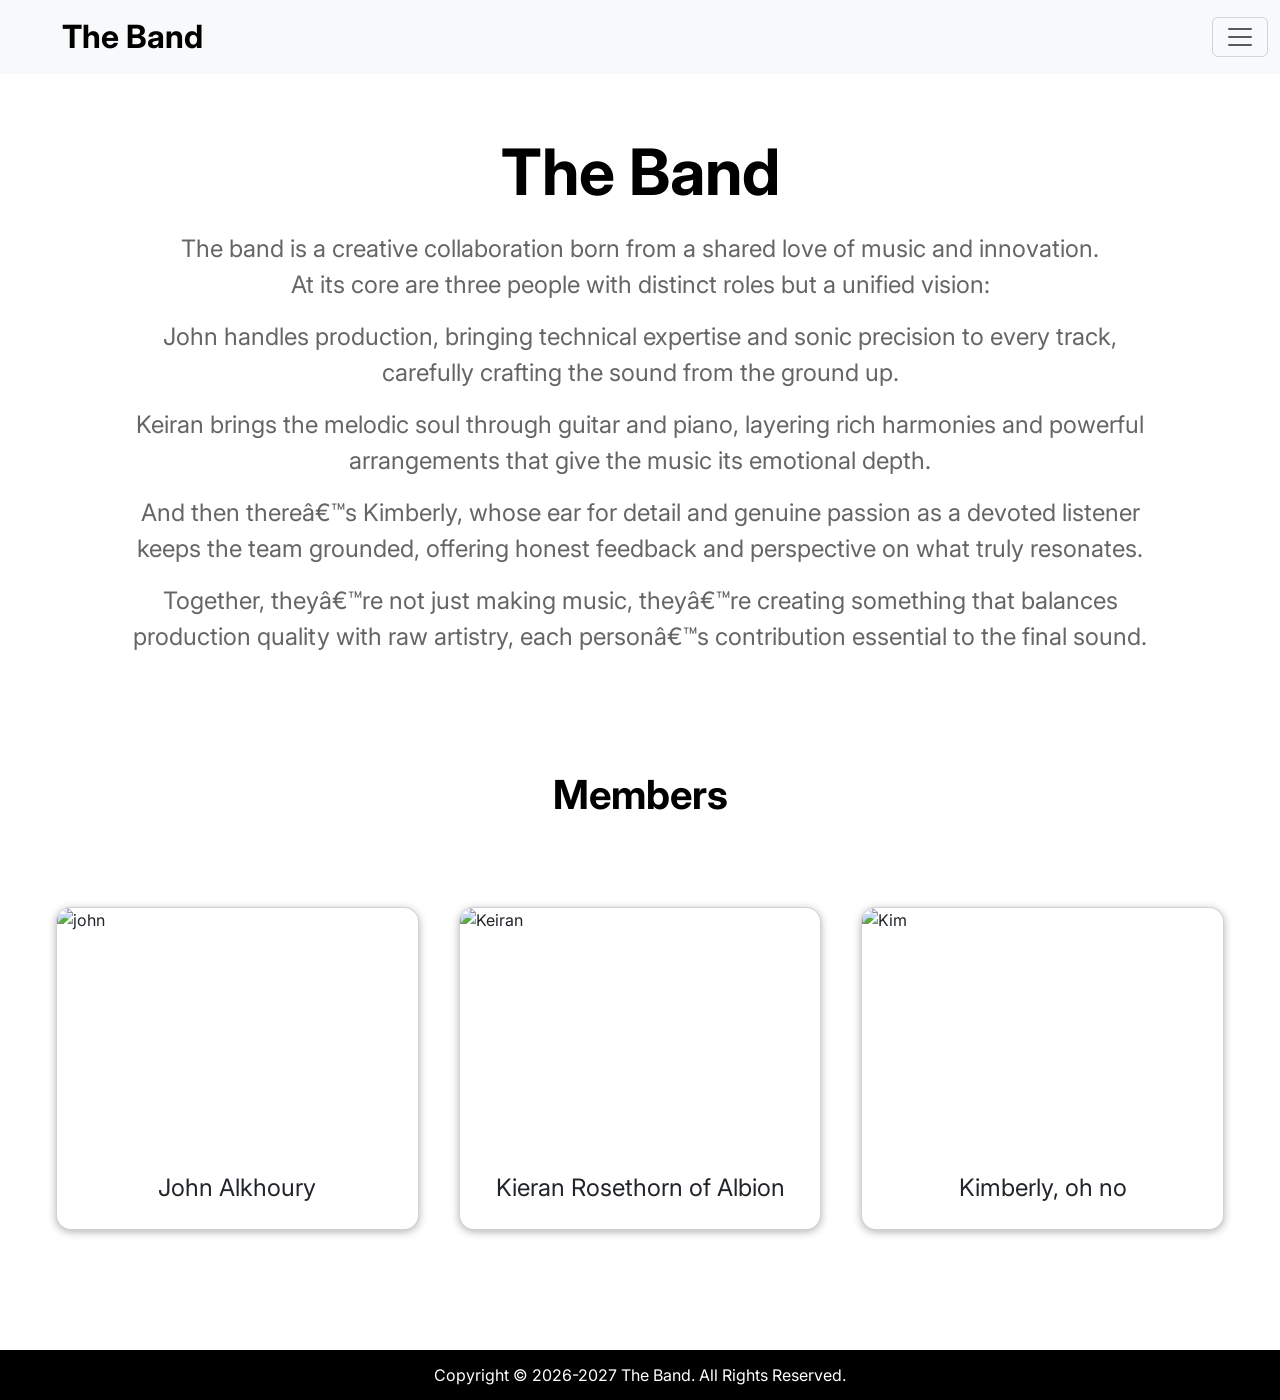
==== index.html @ 57e5c6fb "Update links to use relative paths in index.html" ====
<!DOCTYPE html>

<html lang="en">
    <head>
        <link href="https://cdn.jsdelivr.net/npm/bootstrap@5.3.8/dist/css/bootstrap.min.css" rel="stylesheet" integrity="sha384-sRIl4kxILFvY47J16cr9ZwB07vP4J8+LH7qKQnuqkuIAvNWLzeN8tE5YBujZqJLB" crossorigin="anonymous">
        <script src="https://cdn.jsdelivr.net/npm/bootstrap@5.3.8/dist/js/bootstrap.bundle.min.js" integrity="sha384-FKyoEForCGlyvwx9Hj09JcYn3nv7wiPVlz7YYwJrWVcXK/BmnVDxM+D2scQbITxI" crossorigin="anonymous"></script>
        <script src="./script.js" defer></script>
        <link href="styles.css" rel="stylesheet">
        <link href="home.css" rel="stylesheet">
        <link href="https://fonts.googleapis.com/css2?family=Inter:wght@400;700&display=swap" rel="stylesheet">
        <title>Home page</title>
    </head>
    <body>
        <header>
            <nav class="navbar bg-body-tertiary fixed-top">
                <div class="container-fluid">
                    <a class="navbar-brand" href="/index.html">The Band</a>
                    <button class="navbar-toggler" type="button" data-bs-toggle="offcanvas" data-bs-target="#offcanvasNavbar" aria-controls="offcanvasNavbar" aria-label="Toggle navigation">
                        <span class="navbar-toggler-icon"></span>
                    </button>
                    <div class="offcanvas offcanvas-end" tabindex="-1" id="offcanvasNavbar" aria-labelledby="offcanvasNavbarLabel">
                        <div class="offcanvas-header">
                            <h5 class="offcanvas-title" id="offcanvasNavbarLabel">Menu</h5>
                            <button type="button" class="btn-close" data-bs-dismiss="offcanvas" aria-label="Close"></button>
                        </div>
                        <div class="offcanvas-body">
                            <ul class="navbar-nav justify-content-end flex-grow-1 pe-3">
                                <li class="nav-item">
                                    <a class="nav-link active page" aria-current="page" href="./index.html">Home</a>
                                </li>
                                <li class="nav-item">
                                    <a class="nav-link page" href="./john.html">John</a>
                                </li>
                                <li class="nav-item">
                                    <a class="nav-link page" href="./kieran.html">Kieran</a>
                                </li>
                                <li class="nav-item">
                                    <a class="nav-link page" href="./kimberly.html">Kim</a>
                                </li>
                            </ul>
                        </div>
                    </div>
                </div>
            </nav>
        </header>

        <section class="section-1">
            <div class="text">
                <h1>The Band</h1>
                <p>
                    The band is a creative collaboration born from a shared love of music and innovation.<br>
                    At its core are three people with distinct roles but a unified vision:
                </p>
                <p>
                    John handles production, bringing technical expertise and sonic precision to every track,<br>
                    carefully crafting the sound from the ground up.
                </p>
                <p>
                    Keiran brings the melodic soul through guitar and piano,
                    layering rich harmonies and powerful arrangements that give the music its emotional depth.
                </p>
                <p>
                    And then there’s Kimberly, whose ear for detail and genuine passion as a devoted listener keeps the team grounded,
                    offering honest feedback and perspective on what truly resonates.
                </p>
                <p>
                    Together, they’re not just making music, they’re creating something that balances production quality with raw artistry,
                    each person’s contribution essential to the final sound.
                </p>
            </div>
        </section>

        <section class="section-2">
            <h1>Members</h1>
            <div class="cards-container">
                <a href="./john.html">
                    <div class="card">
                        <img width="362.67px" height="240px" src="/images/john-small.png" alt="john">
                        <p>John Alkhoury</p>
                    </div>
                </a>
                <a href="./kieran.html">
                    <div class="card">
                        <img width="362.67px" height="240px" src="/images/kieran-small.png" alt="Keiran">
                        <p>Kieran Rosethorn of Albion</p>
                    </div>
                </a>
                <a href="./kimberly.html">
                    <div class="card">
                        <img width="362.67px" height="240px" src="/images/kimberly-small.png" alt="Kim">
                        <p>Kimberly, oh no</p>
                    </div>
                </a>
            </div>
        </section>
        <footer>
            <p>Copyright &copy; 2026-2027 The Band. All Rights Reserved.</p>
        </footer>
    </body>
</html>
---- styles.css ----
body{
    font-family: 'Inter', sans-serif;
    color: black;
    padding-top: 74px;
}

/* Header */
.navbar-brand{
    font-weight: 700;
    font-size: 24pt;
    margin-left: 50px;
}
.offcanvas-title{
    font-weight: bold;
    font-size: 24pt;
}
.offcanvas-body{
    text-align: center;
}
.page{
    font-size: 16pt;
}

/* footer */
footer{
    display: flex;
    align-items: center;
    justify-content: center;
    height: 50px;
    background-color: black;
}
footer p{
    font-size: clamp(12px, 2vw, 16px);
    color:white;
    padding: 0;
    margin: 0;
}
---- home.css ----
/* First section - the introduction */
.section-1{
    display: flex;
    justify-content: center;
    align-items: center;
}
.text{
    padding: 20px;
    text-align: center;
    width: 1100px;
}
.section-1 h1{
    font-weight: bold;
    margin-top: 40px;
    margin-bottom: 20px;
    font-size: 64px;
}
.section-1 p{
    font-size: 24px;
    opacity: 60%;
}

/* Second section - the members */
.section-2{
    display: flex;
    margin-top: 80px;
    margin-bottom: 120px;
    flex-direction: column;
    justify-content: center;
    align-items: center;
    gap: 80px;
}
.section-2 h1{
    font-weight: bold;
}
.cards-container{
    display: flex;
    justify-content: center;
    align-items: center;
    flex-wrap: wrap;
    gap: 40px;
}
.cards-container a{
    text-decoration: none;
    color: inherit;
}
.card{
    width: 362.67px;
    height: 323px;
    overflow: hidden;
    border-radius: 15px;
    box-shadow: 0 2px 8px rgba(0,0,0,0.30);
    display: flex;
    flex-direction: column;
    transition: box-shadow 0.3s ease;
}
.card:hover {
  box-shadow: 0 0 20px 6px rgba(100, 116, 139, 0.6);
}
.card img {
    width: 100%;
    object-fit: cover;
}
.card p{
    font-size: 24px;
    flex: 1;
    display: flex;
    align-items: center;
    justify-content: center;
    margin: 0;
}
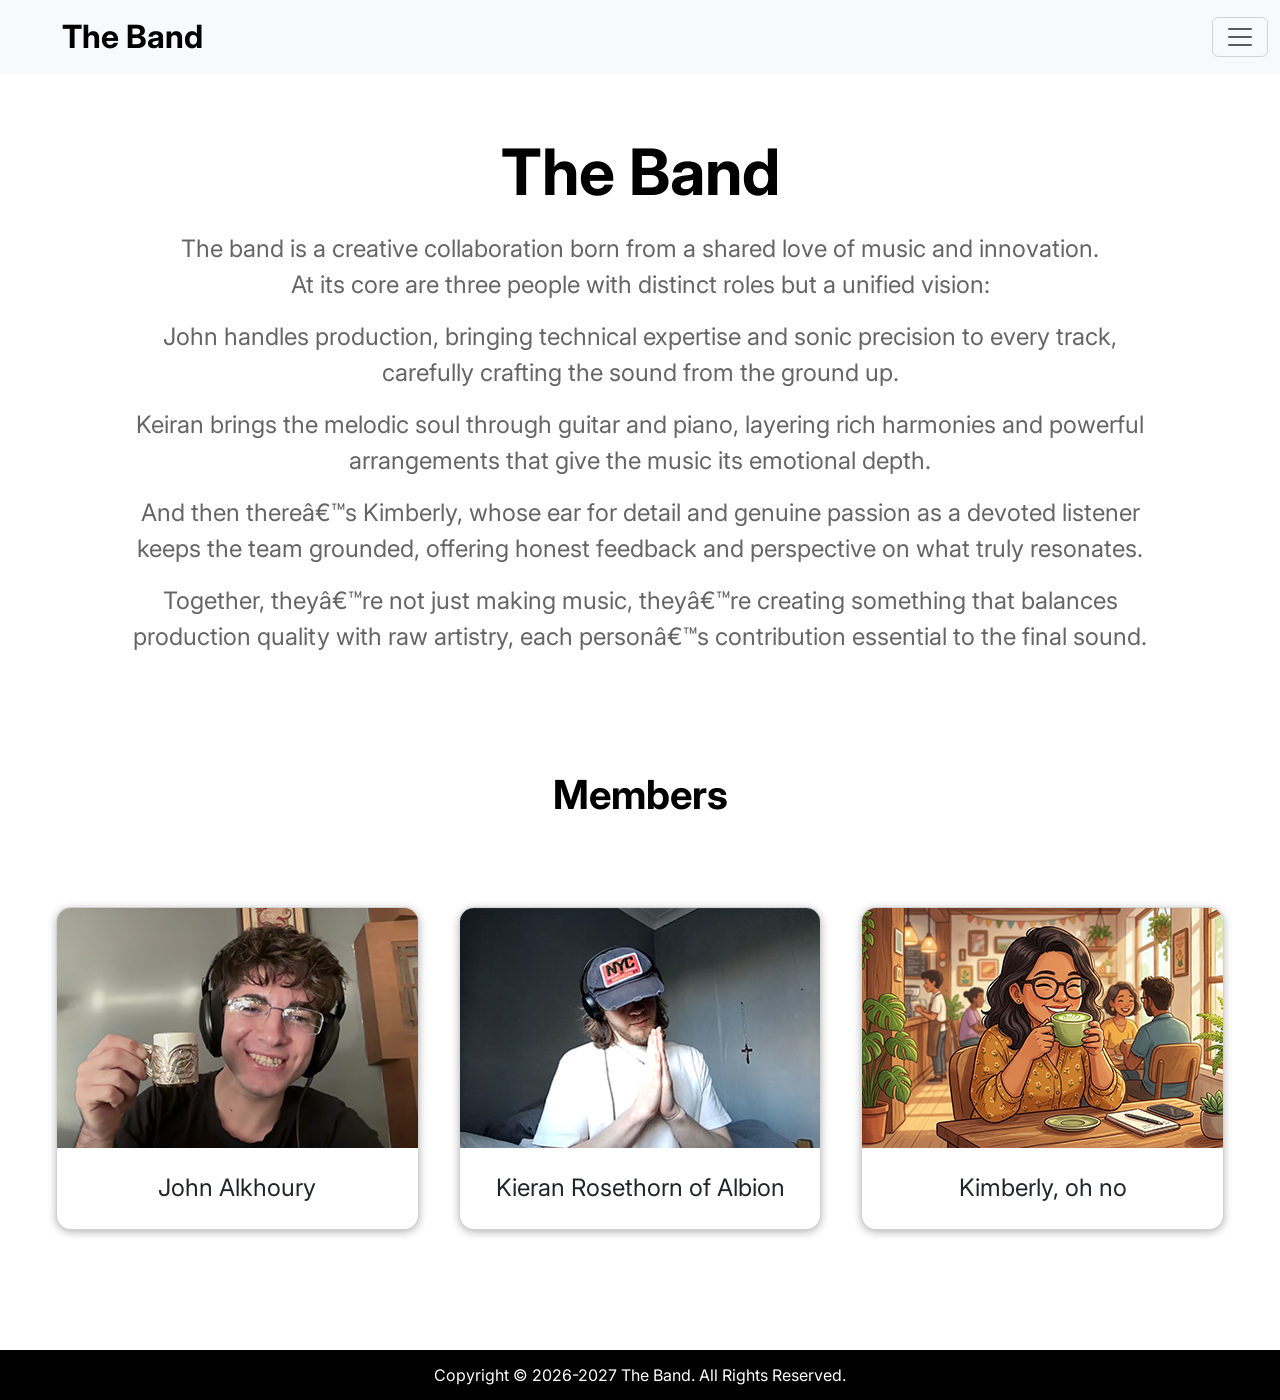
==== commit 7afff8f2: "Update index.html" ====
--- a/index.html
+++ b/index.html
@@ -14,7 +14,7 @@
         <header>
             <nav class="navbar bg-body-tertiary fixed-top">
                 <div class="container-fluid">
-                    <a class="navbar-brand" href="/index.html">The Band</a>
+                    <a class="navbar-brand" href="./index.html">The Band</a>
                     <button class="navbar-toggler" type="button" data-bs-toggle="offcanvas" data-bs-target="#offcanvasNavbar" aria-controls="offcanvasNavbar" aria-label="Toggle navigation">
                         <span class="navbar-toggler-icon"></span>
                     </button>
@@ -75,19 +75,19 @@
             <div class="cards-container">
                 <a href="./john.html">
                     <div class="card">
-                        <img width="362.67px" height="240px" src="/images/john-small.png" alt="john">
+                        <img width="362.67px" height="240px" src="./images/john-small.png" alt="john">
                         <p>John Alkhoury</p>
                     </div>
                 </a>
                 <a href="./kieran.html">
                     <div class="card">
-                        <img width="362.67px" height="240px" src="/images/kieran-small.png" alt="Keiran">
+                        <img width="362.67px" height="240px" src="./images/kieran-small.png" alt="Keiran">
                         <p>Kieran Rosethorn of Albion</p>
                     </div>
                 </a>
                 <a href="./kimberly.html">
                     <div class="card">
-                        <img width="362.67px" height="240px" src="/images/kimberly-small.png" alt="Kim">
+                        <img width="362.67px" height="240px" src="./images/kimberly-small.png" alt="Kim">
                         <p>Kimberly, oh no</p>
                     </div>
                 </a>
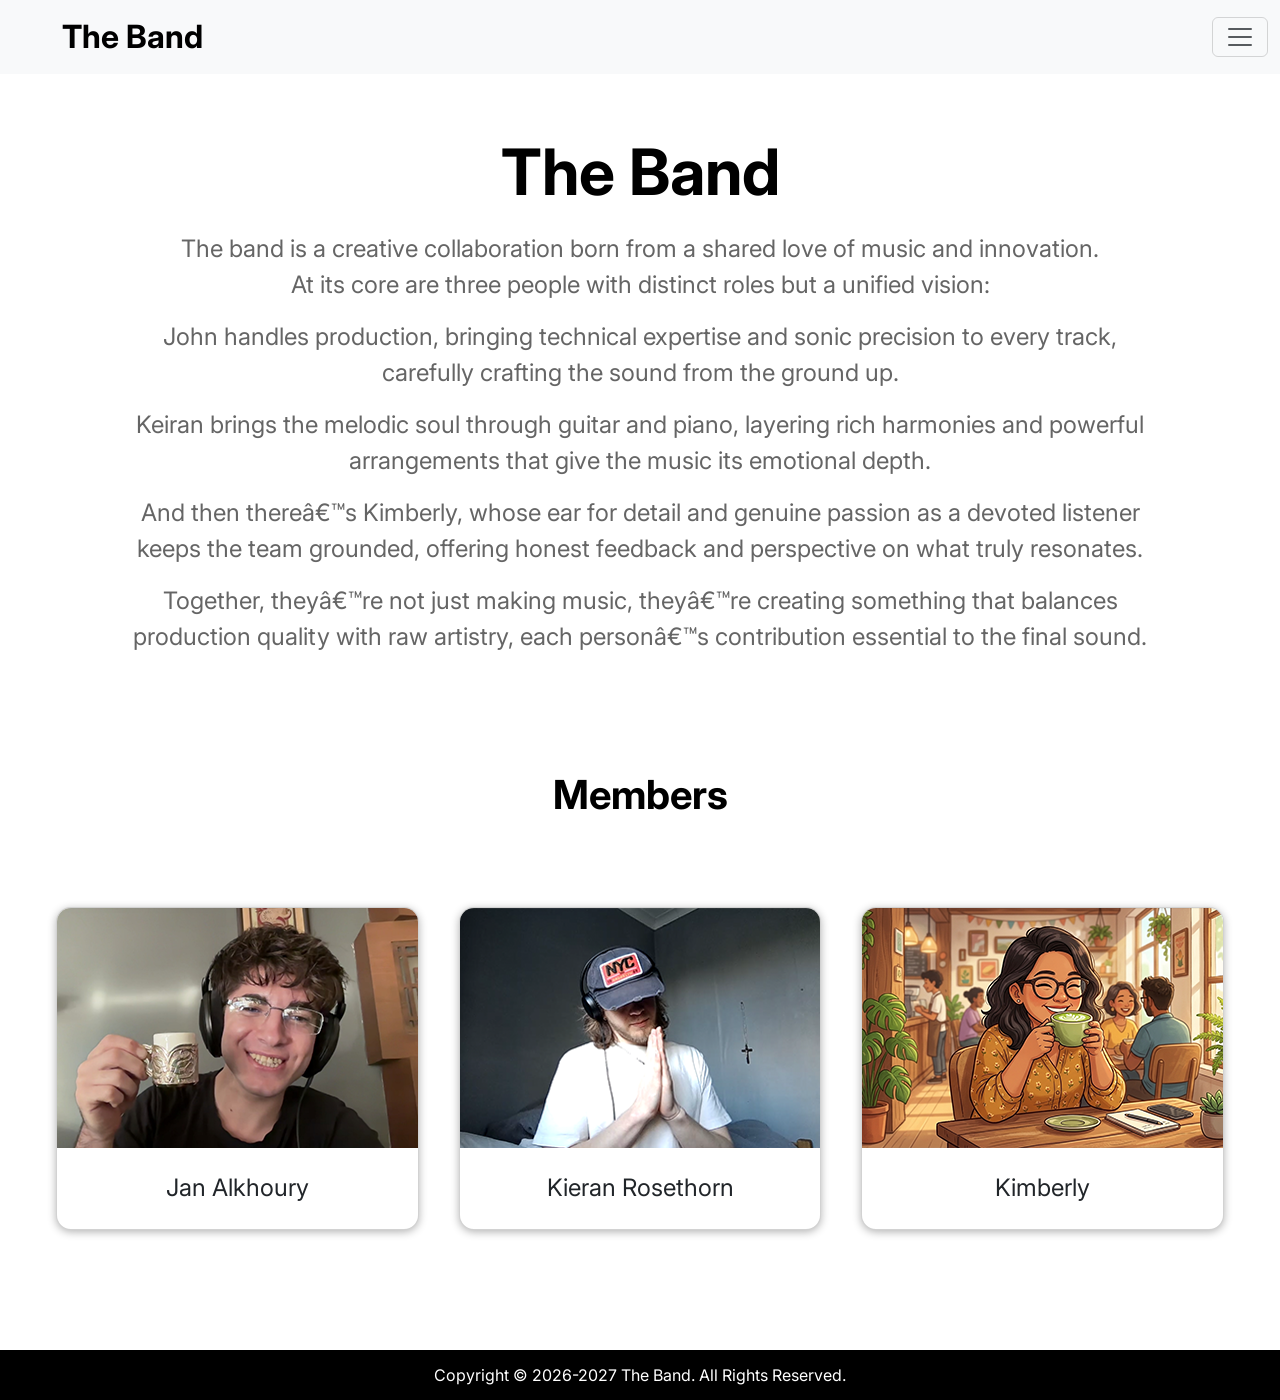
==== commit a12f221b: "Update names in cards in index.html" ====
--- a/index.html
+++ b/index.html
@@ -76,19 +76,19 @@
                 <a href="./john.html">
                     <div class="card">
                         <img width="362.67px" height="240px" src="./images/john-small.png" alt="john">
-                        <p>John Alkhoury</p>
+                        <p>Jan Alkhoury</p>
                     </div>
                 </a>
                 <a href="./kieran.html">
                     <div class="card">
                         <img width="362.67px" height="240px" src="./images/kieran-small.png" alt="Keiran">
-                        <p>Kieran Rosethorn of Albion</p>
+                        <p>Kieran Rosethorn</p>
                     </div>
                 </a>
                 <a href="./kimberly.html">
                     <div class="card">
                         <img width="362.67px" height="240px" src="./images/kimberly-small.png" alt="Kim">
-                        <p>Kimberly, oh no</p>
+                        <p>Kimberly</p>
                     </div>
                 </a>
             </div>
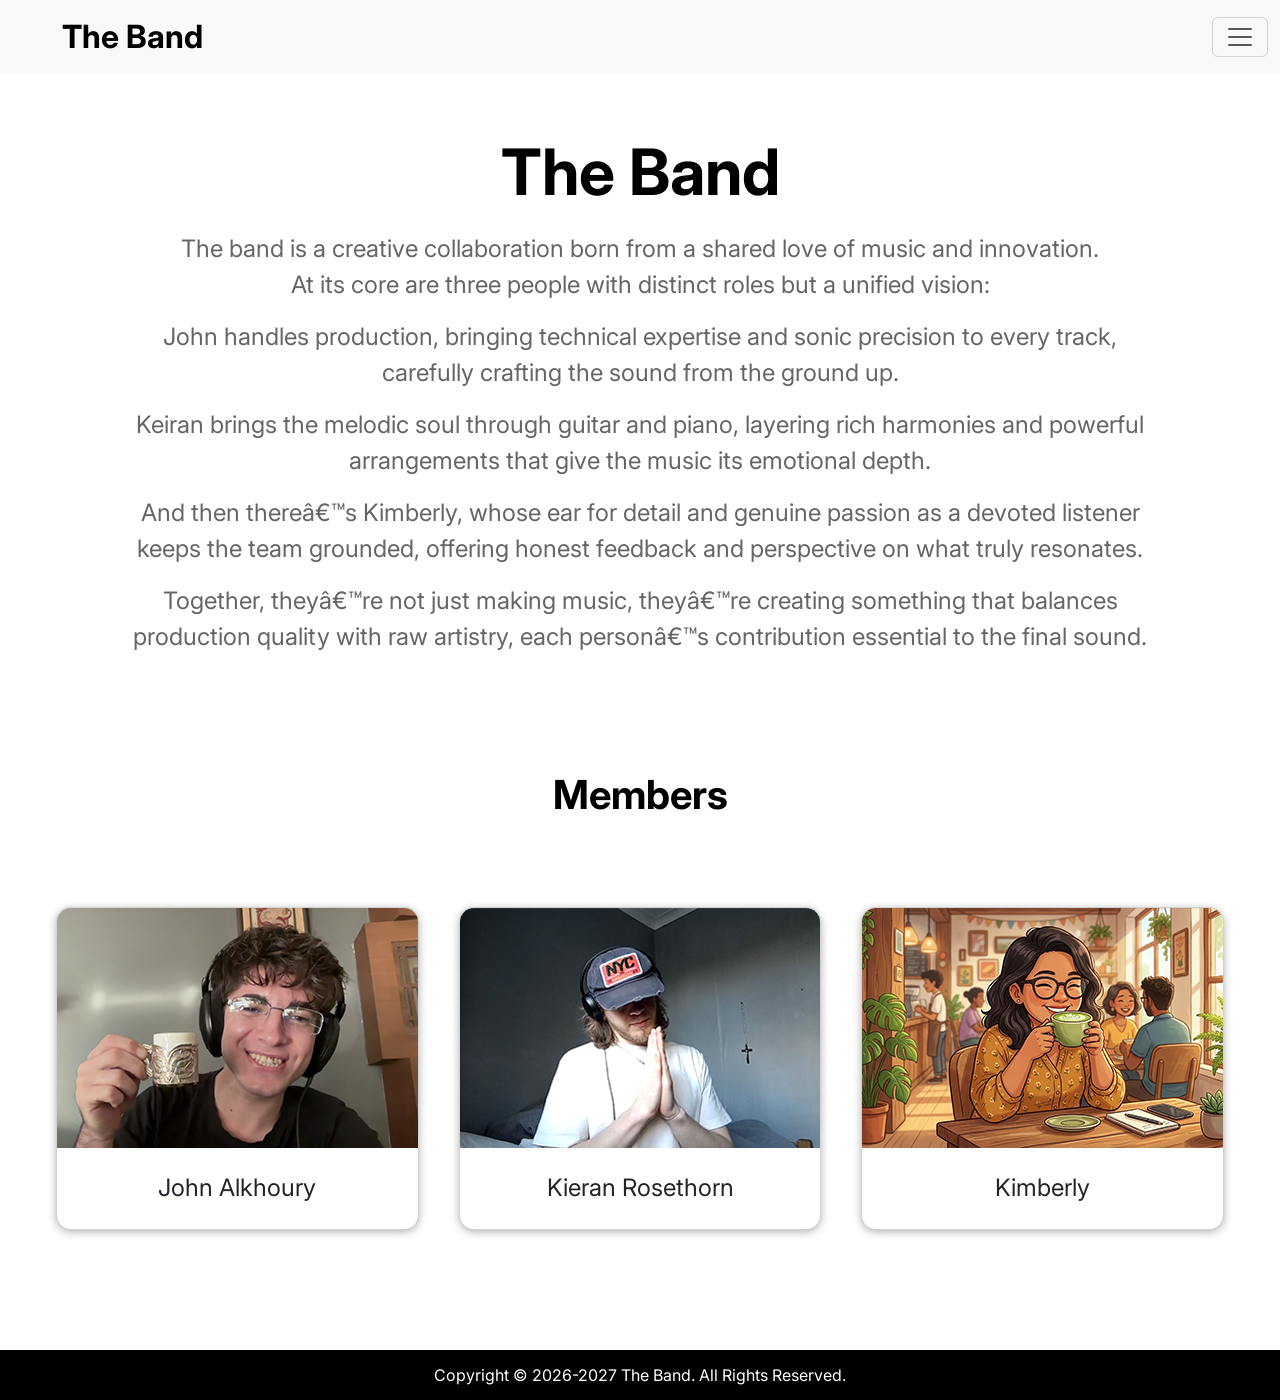
==== commit 70cb0863: "Update index.html" ====
--- a/index.html
+++ b/index.html
@@ -76,7 +76,7 @@
                 <a href="./john.html">
                     <div class="card">
                         <img width="362.67px" height="240px" src="./images/john-small.png" alt="john">
-                        <p>Jan Alkhoury</p>
+                        <p>John Alkhoury</p>
                     </div>
                 </a>
                 <a href="./kieran.html">
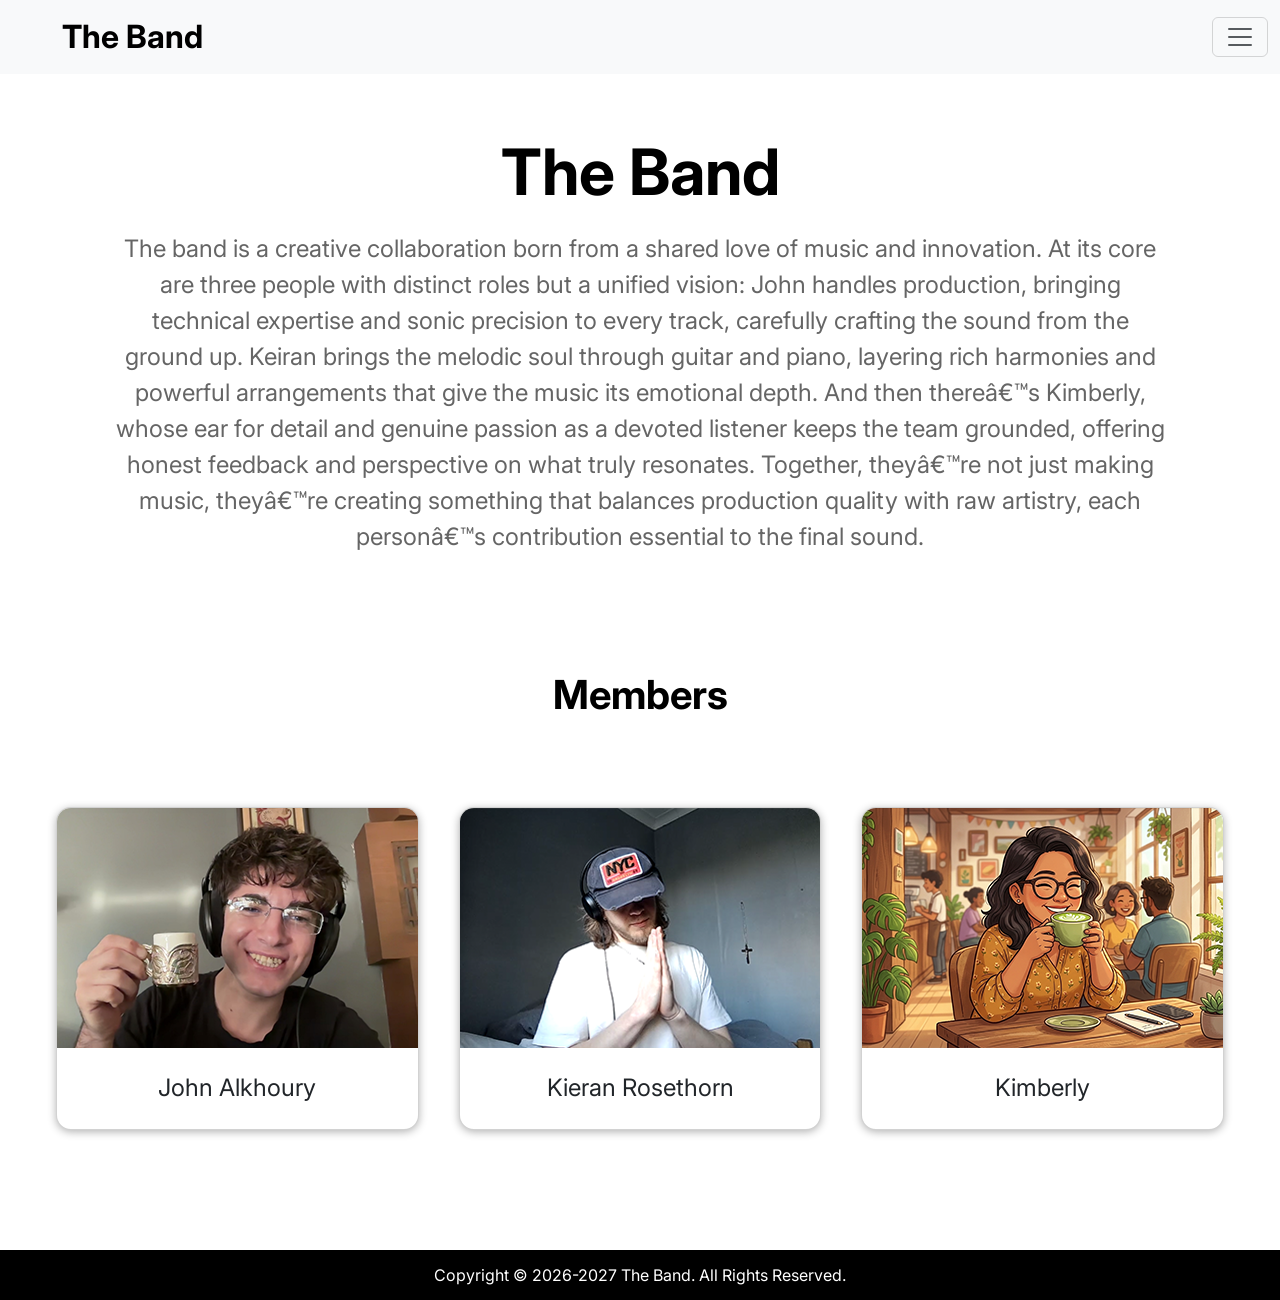
==== commit 42b59225: "Enhance band description with member contributions Updated the band description to provide more deta" ====
--- a/index.html
+++ b/index.html
@@ -2,6 +2,7 @@
 
 <html lang="en">
     <head>
+        <meta name="viewport" content=" initial-scale=1, width=device-width">
         <link href="https://cdn.jsdelivr.net/npm/bootstrap@5.3.8/dist/css/bootstrap.min.css" rel="stylesheet" integrity="sha384-sRIl4kxILFvY47J16cr9ZwB07vP4J8+LH7qKQnuqkuIAvNWLzeN8tE5YBujZqJLB" crossorigin="anonymous">
         <script src="https://cdn.jsdelivr.net/npm/bootstrap@5.3.8/dist/js/bootstrap.bundle.min.js" integrity="sha384-FKyoEForCGlyvwx9Hj09JcYn3nv7wiPVlz7YYwJrWVcXK/BmnVDxM+D2scQbITxI" crossorigin="anonymous"></script>
         <script src="./script.js" defer></script>
@@ -48,6 +49,19 @@
             <div class="text">
                 <h1>The Band</h1>
                 <p>
+                    The band is a creative collaboration born from a shared love of music and innovation.
+                    At its core are three people with distinct roles but a unified vision:
+                    John handles production, bringing technical expertise and sonic precision to every track,
+                    carefully crafting the sound from the ground up.
+                    Keiran brings the melodic soul through guitar and piano,
+                    layering rich harmonies and powerful arrangements that give the music its emotional depth.
+                    And then there’s Kimberly, whose ear for detail and genuine passion as a devoted listener keeps the team grounded,
+                    offering honest feedback and perspective on what truly resonates.
+                    Together, they’re not just making music, they’re creating something that balances production quality with raw artistry,
+                    each person’s contribution essential to the final sound.
+                </p>
+    
+                <!-- <p>
                     The band is a creative collaboration born from a shared love of music and innovation.<br>
                     At its core are three people with distinct roles but a unified vision:
                 </p>
@@ -66,7 +80,7 @@
                 <p>
                     Together, they’re not just making music, they’re creating something that balances production quality with raw artistry,
                     each person’s contribution essential to the final sound.
-                </p>
+                </p> -->
             </div>
         </section>
 
--- a/home.css
+++ b/home.css
@@ -17,6 +17,7 @@
 }
 .section-1 p{
     font-size: 24px;
+    text-wrap: balance;
     opacity: 60%;
 }
 
